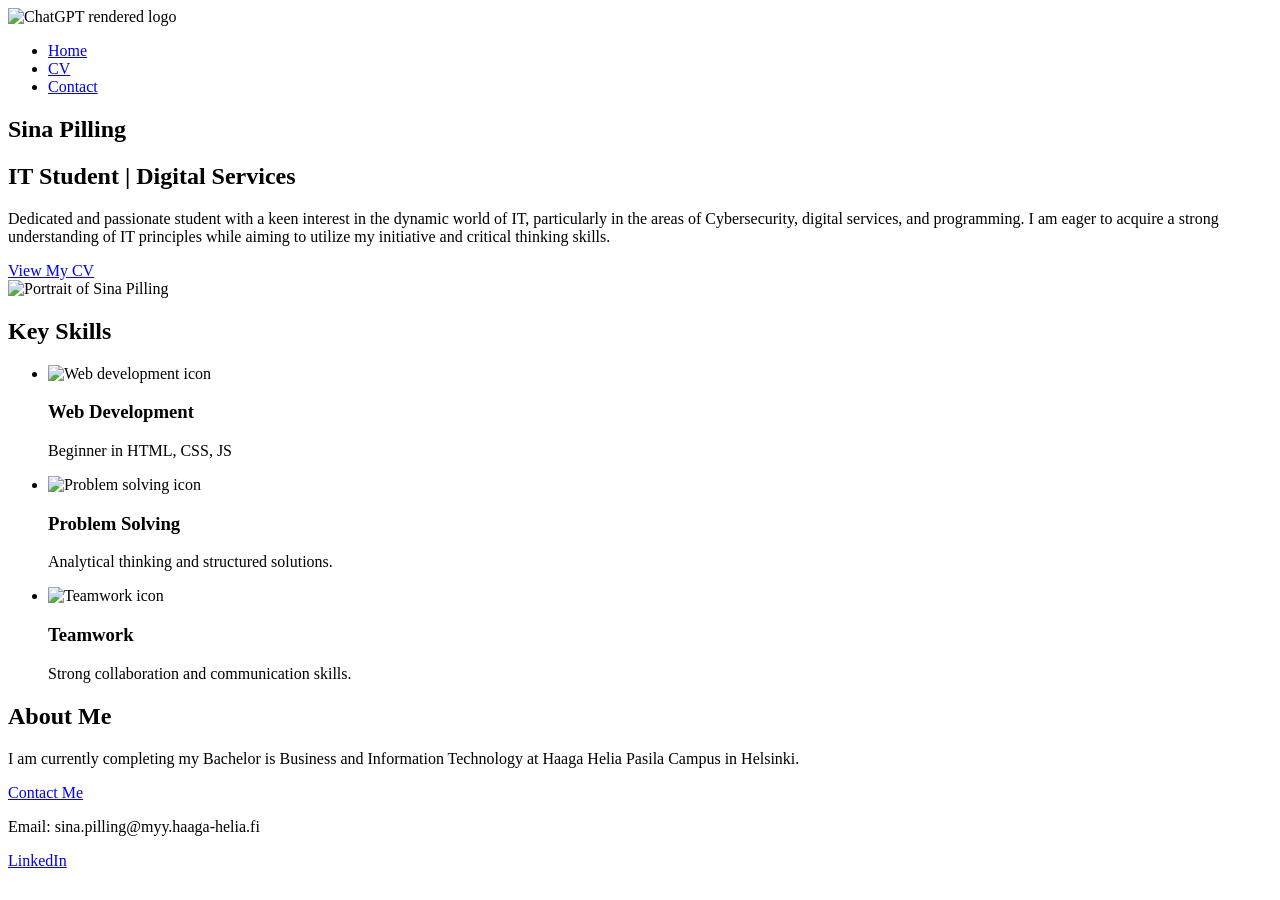
==== index.html @ 250bfa5e "Add files via upload" ====
<!DOCTYPE html>
<html lang="en">

<head>
    <meta charset="UTF-8">
    <meta name="viewport" content="width=device-width, initial-scale=1.0">

    <title>Sina Pilling | Digital CV</title>

    <link rel="stylesheet" href="style.css">

</head>

<body>

    <header>

        <nav class="navbar">

        <img src="images/logo.jpg" alt="ChatGPT rendered logo" width="90" height="90">

        <ul class="nav-links">
            <li><a href="index.html">Home</a></li>
            <li><a href="curriculum.html">CV</a></li>
            <li><a href="contact.html">Contact</a></li>
        </ul>

        </nav>

    </header>

    <main>


    <section class="hero">

    <div class="hero-text">

        <h1>Sina Pilling</h1>
        <h2>IT Student | Digital Services</h2>

        <p> Dedicated and passionate student with a keen interest in the dynamic world of IT, 
        particularly in the areas of Cybersecurity, digital services, and programming. 
        I am eager to acquire a strong understanding of IT principles while aiming to utilize 
        my initiative and critical thinking skills. </p>

    <a href="curriculum.html" class="button">View My CV</a>

    </div>

<div class="hero-image">

<img src="images/profile.jpg" alt="Portrait of Sina Pilling">

</div>

</section>


<section class="skills">

<h2>Key Skills</h2>

    <ul class="skills-list">

        <li>

        <img src="images/computer.jpeg" alt="Web development icon">

            <h3>Web Development</h3>

            <p> Beginner in HTML, CSS, JS </p>

        </li>

        <li>

        <img src="images/thinking.png" alt="Problem solving icon">

            <h3>Problem Solving</h3>

            <p> Analytical thinking and structured solutions. </p>

        </li>

    <li>

        <img src="images/team.webp" alt="Teamwork icon">

        <h3>Teamwork</h3>

        <p> Strong collaboration and communication skills. </p>

    </li>

    </ul>

    </section>


    <section class="about">

        <h2>About Me</h2>

        <p>
        I am currently completing my Bachelor is Business and Information Technology
        at Haaga Helia Pasila Campus in Helsinki.
        </p>

        <a href="contact.html" class="button">Contact Me</a>

    </section>


    </main>


    <footer>

        <p>Email: sina.pilling@myy.haaga-helia.fi</p>

        <p>
        <a href="https://www.linkedin.com/in/sina-pilling-0b8995253"> LinkedIn </a>
        </p>

    </footer>


</body>
</html>
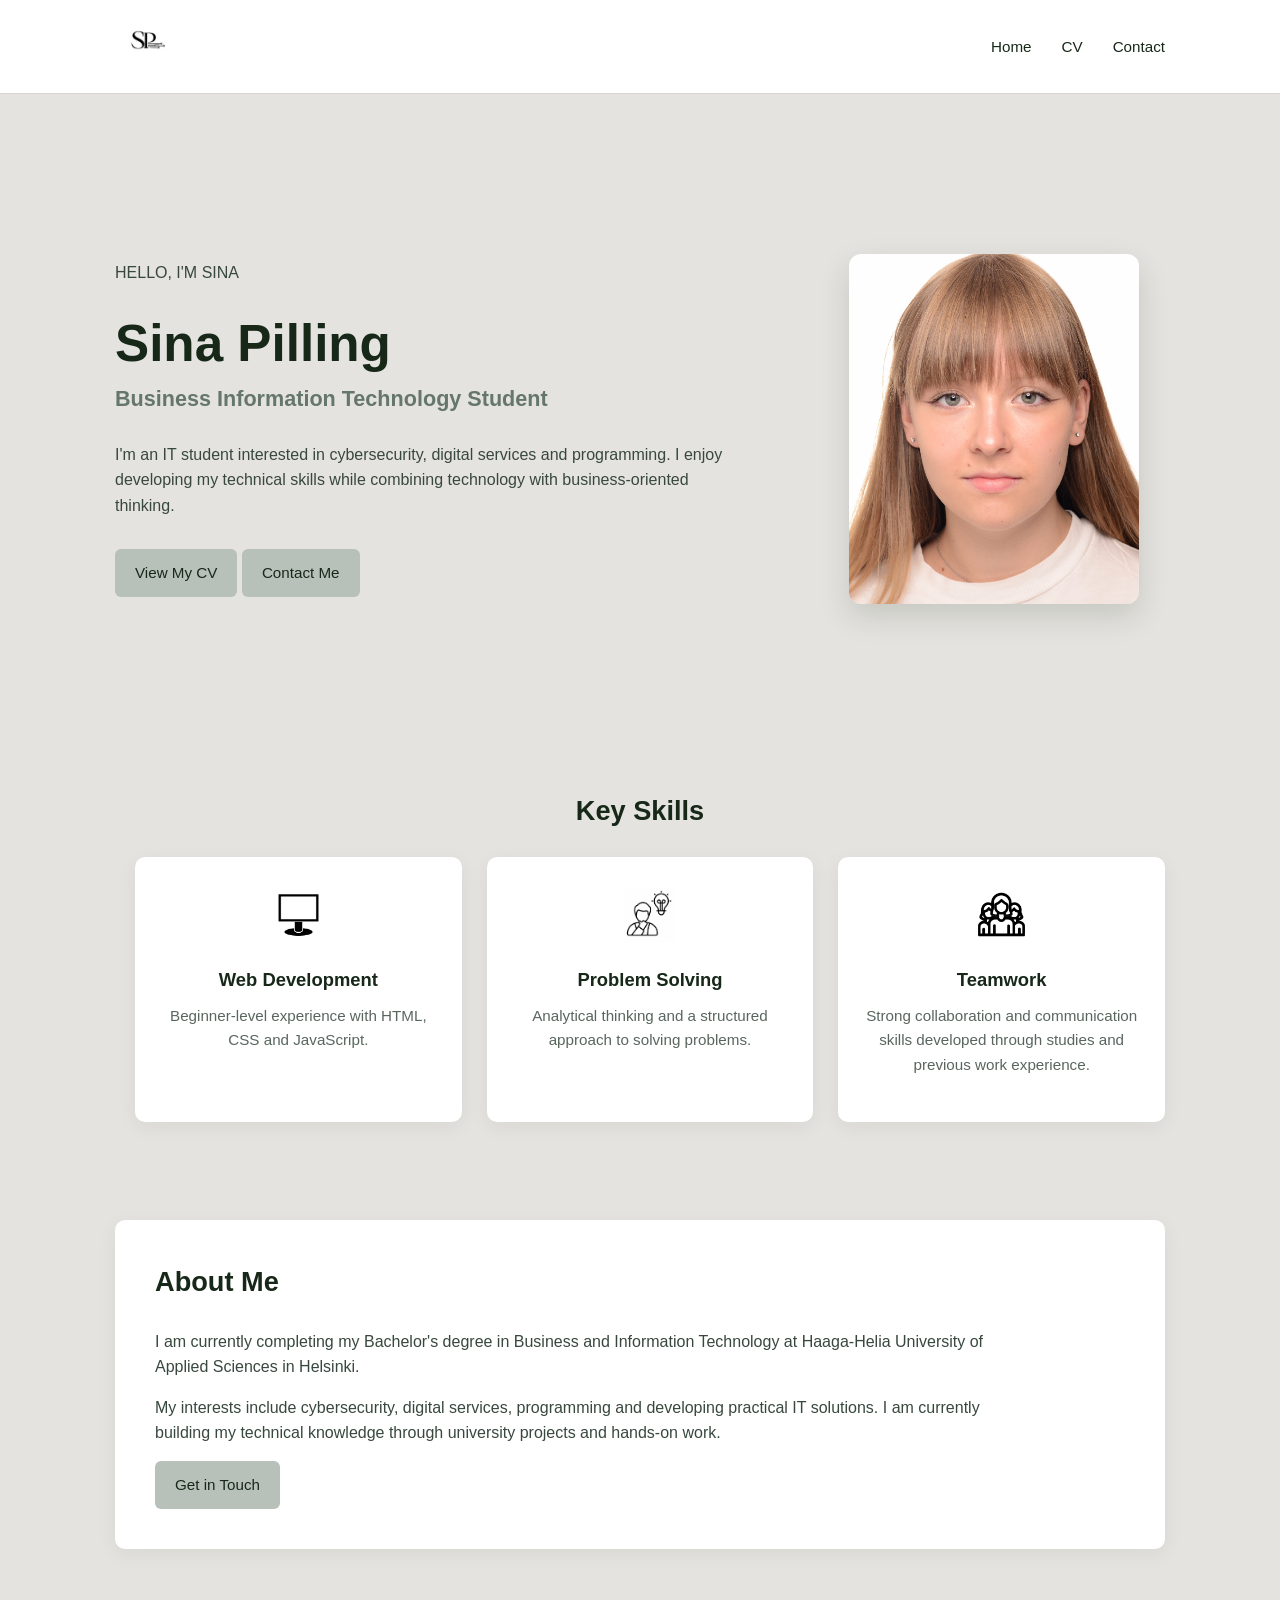
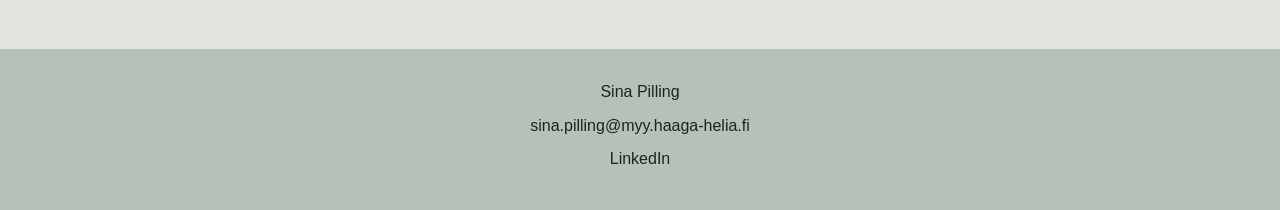
==== commit 2f3a9751: "Update index.html" ====
--- a/index.html
+++ b/index.html
@@ -5,10 +5,9 @@
     <meta charset="UTF-8">
     <meta name="viewport" content="width=device-width, initial-scale=1.0">
 
-    <title>Sina Pilling | Digital CV</title>
+    <title>Sina Pilling | IT Student</title>
 
     <link rel="stylesheet" href="style.css">
-
 </head>
 
 <body>
@@ -17,114 +16,148 @@
 
         <nav class="navbar">
 
-        <img src="images/logo.jpg" alt="ChatGPT rendered logo" width="90" height="90">
+            <a href="index.html">
+                <img src="images/logo.jpg" alt="Sina Pilling logo">
+            </a>
 
-        <ul class="nav-links">
-            <li><a href="index.html">Home</a></li>
-            <li><a href="curriculum.html">CV</a></li>
-            <li><a href="contact.html">Contact</a></li>
-        </ul>
+            <ul class="nav-links">
+                <li><a href="index.html">Home</a></li>
+                <li><a href="curriculum.html">CV</a></li>
+                <li><a href="contact.html">Contact</a></li>
+            </ul>
 
         </nav>
 
     </header>
 
+
     <main>
 
+        <section class="hero">
 
-    <section class="hero">
+            <div class="hero-text">
 
-    <div class="hero-text">
+                <p>HELLO, I'M SINA</p>
 
-        <h1>Sina Pilling</h1>
-        <h2>IT Student | Digital Services</h2>
+                <h1>Sina Pilling</h1>
 
-        <p> Dedicated and passionate student with a keen interest in the dynamic world of IT, 
-        particularly in the areas of Cybersecurity, digital services, and programming. 
-        I am eager to acquire a strong understanding of IT principles while aiming to utilize 
-        my initiative and critical thinking skills. </p>
+                <h2>Business Information Technology Student</h2>
 
-    <a href="curriculum.html" class="button">View My CV</a>
+                <p>
+                    I'm an IT student interested in cybersecurity, digital services
+                    and programming. I enjoy developing my technical skills while
+                    combining technology with business-oriented thinking.
+                </p>
 
-    </div>
+                <a href="curriculum.html" class="button">View My CV</a>
 
-<div class="hero-image">
+                <a href="contact.html" class="button">Contact Me</a>
 
-<img src="images/profile.jpg" alt="Portrait of Sina Pilling">
-
-</div>
-
-</section>
+            </div>
 
 
-<section class="skills">
+            <div class="hero-image">
 
-<h2>Key Skills</h2>
+                <img src="images/profile.jpg" alt="Portrait of Sina Pilling">
 
-    <ul class="skills-list">
+            </div>
 
-        <li>
-
-        <img src="images/computer.jpeg" alt="Web development icon">
-
-            <h3>Web Development</h3>
-
-            <p> Beginner in HTML, CSS, JS </p>
-
-        </li>
-
-        <li>
-
-        <img src="images/thinking.png" alt="Problem solving icon">
-
-            <h3>Problem Solving</h3>
-
-            <p> Analytical thinking and structured solutions. </p>
-
-        </li>
-
-    <li>
-
-        <img src="images/team.webp" alt="Teamwork icon">
-
-        <h3>Teamwork</h3>
-
-        <p> Strong collaboration and communication skills. </p>
-
-    </li>
-
-    </ul>
-
-    </section>
+        </section>
 
 
-    <section class="about">
+        <section class="skills">
 
-        <h2>About Me</h2>
+            <h2>Key Skills</h2>
 
-        <p>
-        I am currently completing my Bachelor is Business and Information Technology
-        at Haaga Helia Pasila Campus in Helsinki.
-        </p>
+            <ul class="skills-list">
 
-        <a href="contact.html" class="button">Contact Me</a>
+                <li>
 
-    </section>
+                    <img src="images/computer.jpeg" alt="Computer icon">
 
+                    <h3>Web Development</h3>
+
+                    <p>
+                        Beginner-level experience with HTML, CSS and JavaScript.
+                    </p>
+
+                </li>
+
+
+                <li>
+
+                    <img src="images/thinking.png" alt="Problem solving icon">
+
+                    <h3>Problem Solving</h3>
+
+                    <p>
+                        Analytical thinking and a structured approach to solving problems.
+                    </p>
+
+                </li>
+
+
+                <li>
+
+                    <img src="images/team.webp" alt="Teamwork icon">
+
+                    <h3>Teamwork</h3>
+
+                    <p>
+                        Strong collaboration and communication skills developed
+                        through studies and previous work experience.
+                    </p>
+
+                </li>
+
+            </ul>
+
+        </section>
+
+
+        <section class="about">
+
+            <h2>About Me</h2>
+
+            <p>
+                I am currently completing my Bachelor's degree in Business and
+                Information Technology at Haaga-Helia University of Applied Sciences
+                in Helsinki.
+            </p>
+
+            <p>
+                My interests include cybersecurity, digital services, programming
+                and developing practical IT solutions. I am currently building my
+                technical knowledge through university projects and hands-on work.
+            </p>
+
+            <a href="contact.html" class="button">Get in Touch</a>
+
+        </section>
 
     </main>
 
 
     <footer>
 
-        <p>Email: sina.pilling@myy.haaga-helia.fi</p>
+        <p>Sina Pilling</p>
 
         <p>
-        <a href="https://www.linkedin.com/in/sina-pilling-0b8995253"> LinkedIn </a>
+            <a href="mailto:sina.pilling@myy.haaga-helia.fi">
+                sina.pilling@myy.haaga-helia.fi
+            </a>
+        </p>
+
+        <p>
+            <a href="https://www.linkedin.com/in/sina-pilling-0b8995253"
+               target="_blank"
+               rel="noopener noreferrer">
+                LinkedIn
+            </a>
         </p>
 
     </footer>
 
+</body>
 
-</body>
-</html>+</html>
--- a/style.css
+++ b/style.css
@@ -0,0 +1,630 @@
+/* =========================
+   GENERAL STYLES
+   ========================= */
+
+* {
+    box-sizing: border-box;
+    margin: 0;
+    padding: 0;
+}
+
+html {
+    scroll-behavior: smooth;
+}
+
+body {
+    font-family: Arial, Helvetica, sans-serif;
+    background-color: #e5e3df;
+    color: #172819;
+    line-height: 1.6;
+}
+
+/* =========================
+   HEADER & NAVIGATION
+   ========================= */
+
+header {
+    background-color: #ffffff;
+    border-bottom: 1px solid #d6d4d0;
+    position: sticky;
+    top: 0;
+    z-index: 1000;
+}
+
+.navbar {
+    max-width: 1100px;
+    margin: 0 auto;
+    min-height: 80px;
+    padding: 10px 25px;
+
+    display: flex;
+    align-items: center;
+    justify-content: space-between;
+}
+
+.navbar img {
+    width: 65px;
+    height: 65px;
+    object-fit: contain;
+}
+
+.nav-links {
+    list-style: none;
+
+    display: flex;
+    gap: 30px;
+}
+
+.nav-links a {
+    position: relative;
+
+    text-decoration: none;
+    color: #172819;
+    font-size: 0.95rem;
+
+    padding: 8px 0;
+
+    transition: color 0.3s ease;
+}
+
+.nav-links a::after {
+    content: "";
+
+    position: absolute;
+    left: 0;
+    bottom: 0;
+
+    width: 0;
+    height: 2px;
+
+    background-color: #917954;
+
+    transition: width 0.3s ease;
+}
+
+.nav-links a:hover {
+    color: #917954;
+}
+
+.nav-links a:hover::after {
+    width: 100%;
+}
+
+/* =========================
+   MAIN CONTENT
+   ========================= */
+
+main {
+    max-width: 1100px;
+    margin: 0 auto;
+    padding: 70px 25px;
+}
+
+/* =========================
+   HEADINGS
+   ========================= */
+
+h1 {
+    font-size: clamp(2rem, 5vw, 3.2rem);
+    line-height: 1.1;
+    margin-bottom: 15px;
+}
+
+h2 {
+    font-size: 1.7rem;
+    margin-bottom: 25px;
+}
+
+h3 {
+    font-size: 1.15rem;
+    margin-bottom: 10px;
+}
+
+p {
+    margin-bottom: 15px;
+}
+
+/* =========================
+   BUTTONS
+   ========================= */
+
+.button,
+button {
+    display: inline-block;
+
+    background-color: #b7c0b9;
+    color: #172819;
+
+    border: none;
+    border-radius: 6px;
+
+    padding: 12px 20px;
+
+    font-size: 0.95rem;
+    text-decoration: none;
+    cursor: pointer;
+
+    transition:
+        background-color 0.3s ease,
+        transform 0.3s ease,
+        box-shadow 0.3s ease;
+}
+
+.button:hover,
+button:hover {
+    background-color: #a5b0a8;
+    transform: translateY(-2px);
+    box-shadow: 0 5px 12px rgba(23, 40, 25, 0.12);
+}
+
+/* =========================
+   HOME PAGE - HERO
+   ========================= */
+
+.hero {
+    min-height: 500px;
+
+    display: grid;
+    grid-template-columns: 1.3fr 0.7fr;
+    align-items: center;
+    gap: 70px;
+
+    padding: 30px 0 70px;
+}
+
+.hero-text h1 {
+    margin-bottom: 10px;
+}
+
+.hero-text h2 {
+    color: #65766d;
+    font-size: 1.35rem;
+    font-weight: 600;
+    margin-bottom: 25px;
+}
+
+.hero-text p {
+    max-width: 650px;
+    color: #38483e;
+    margin-bottom: 30px;
+}
+
+.hero-image {
+    display: flex;
+    justify-content: center;
+}
+
+.hero-image img {
+    width: 290px;
+    height: 350px;
+
+    object-fit: cover;
+
+    border-radius: 12px;
+
+    box-shadow: 0 12px 30px rgba(23, 40, 25, 0.15);
+}
+
+/* =========================
+   SKILLS
+   ========================= */
+
+.skills {
+    padding: 50px 0;
+}
+
+.skills > h2 {
+    text-align: center;
+}
+
+.skills-list {
+    list-style: none;
+
+    display: grid;
+    grid-template-columns: repeat(3, 1fr);
+    gap: 25px;
+}
+
+.skills-list li {
+    background-color: #ffffff;
+
+    min-height: 230px;
+
+    padding: 30px 25px;
+
+    border-radius: 10px;
+
+    text-align: center;
+
+    box-shadow: 0 5px 20px rgba(23, 40, 25, 0.06);
+
+    transition:
+        transform 0.3s ease,
+        box-shadow 0.3s ease;
+}
+
+.skills-list li:hover {
+    transform: translateY(-6px);
+    box-shadow: 0 12px 25px rgba(23, 40, 25, 0.12);
+}
+
+.skills-list img {
+    width: 55px;
+    height: 55px;
+
+    object-fit: contain;
+
+    margin-bottom: 15px;
+}
+
+.skills-list h3 {
+    margin-bottom: 10px;
+}
+
+.skills-list p {
+    color: #59665e;
+    font-size: 0.95rem;
+}
+
+/* =========================
+   ABOUT SECTION
+   ========================= */
+
+.about {
+    background-color: #ffffff;
+
+    padding: 40px;
+
+    border-radius: 10px;
+
+    margin-top: 30px;
+
+    box-shadow: 0 5px 20px rgba(23, 40, 25, 0.06);
+}
+
+.about p {
+    max-width: 850px;
+    color: #38483e;
+}
+
+/* =========================
+   CV PAGE
+   ========================= */
+
+.cv-header {
+    margin-bottom: 45px;
+}
+
+.cv-header p {
+    max-width: 700px;
+    color: #4c5a51;
+}
+
+.grad-image {
+    float: right;
+
+    margin-left: 50px;
+    margin-bottom: 30px;
+}
+
+.grad-image img {
+    width: 230px;
+    height: 300px;
+
+    object-fit: cover;
+
+    border-radius: 10px;
+
+    box-shadow: 0 10px 25px rgba(23, 40, 25, 0.12);
+}
+
+/* Education */
+
+.education {
+    clear: both;
+    margin-bottom: 55px;
+}
+
+.education table {
+    width: 100%;
+    border-collapse: collapse;
+
+    background-color: #ffffff;
+
+    border-radius: 10px;
+    overflow: hidden;
+
+    box-shadow: 0 5px 20px rgba(23, 40, 25, 0.06);
+}
+
+.education th {
+    background-color: #b7c0b9;
+
+    text-align: left;
+
+    padding: 17px;
+}
+
+.education td {
+    padding: 17px;
+
+    border-bottom: 1px solid #e0dfdc;
+}
+
+.education tr:last-child td {
+    border-bottom: none;
+}
+
+.education tr:hover {
+    background-color: #f6f5f3;
+}
+
+/* Experience */
+
+.experience {
+    margin-bottom: 50px;
+}
+
+.experience article {
+    background-color: #ffffff;
+
+    padding: 25px 30px;
+
+    margin-bottom: 20px;
+
+    border-left: 4px solid #917954;
+    border-radius: 0 8px 8px 0;
+
+    box-shadow: 0 4px 15px rgba(23, 40, 25, 0.05);
+}
+
+.experience article h3 {
+    color: #172819;
+}
+
+.experience article p {
+    color: #4c5a51;
+}
+
+.experience article ul {
+    padding-left: 20px;
+}
+
+/* CV skills */
+
+.skills ul,
+.languages ul {
+    padding-left: 20px;
+}
+
+.skills,
+.languages {
+    margin-bottom: 40px;
+}
+
+.skills li,
+.languages li {
+    margin-bottom: 8px;
+}
+
+/* Download CV */
+
+main > section:has(.button) {
+    margin-top: 35px;
+}
+
+.disclaimer {
+    color: #78827c;
+    font-size: 0.85rem;
+    font-style: italic;
+    margin-top: 15px;
+}
+
+/* =========================
+   CONTACT PAGE
+   ========================= */
+
+main > section:first-child {
+    margin-bottom: 40px;
+}
+
+form {
+    max-width: 750px;
+
+    background-color: #ffffff;
+
+    padding: 35px;
+
+    border-radius: 10px;
+
+    box-shadow: 0 5px 20px rgba(23, 40, 25, 0.06);
+
+    display: grid;
+    grid-template-columns: 1fr 1fr;
+    gap: 10px 20px;
+}
+
+form label {
+    font-weight: 600;
+    margin-top: 10px;
+}
+
+form input,
+form textarea {
+    width: 100%;
+
+    border: 1px solid #c8cbc8;
+    border-radius: 5px;
+
+    padding: 12px;
+
+    font-family: inherit;
+    font-size: 1rem;
+
+    background-color: #fafafa;
+
+    transition:
+        border-color 0.3s ease,
+        box-shadow 0.3s ease;
+}
+
+form input:focus,
+form textarea:focus {
+    outline: none;
+
+    border-color: #917954;
+
+    box-shadow: 0 0 0 3px rgba(145, 121, 84, 0.12);
+}
+
+form textarea {
+    min-height: 160px;
+    resize: vertical;
+
+    grid-column: 1 / -1;
+}
+
+form button {
+    justify-self: start;
+    margin-top: 10px;
+}
+
+/* =========================
+   FOOTER
+   ========================= */
+
+footer {
+    background-color: #b7c0b9;
+
+    text-align: center;
+
+    padding: 30px 20px;
+
+    margin-top: 30px;
+}
+
+footer p {
+    margin-bottom: 8px;
+}
+
+footer a {
+    color: #172819;
+    text-decoration: none;
+}
+
+footer a:hover {
+    text-decoration: underline;
+}
+
+/* =========================
+   RESPONSIVE DESIGN
+   ========================= */
+
+@media (max-width: 800px) {
+
+    .navbar {
+        padding: 10px 20px;
+    }
+
+    .nav-links {
+        gap: 18px;
+    }
+
+    main {
+        padding: 50px 20px;
+    }
+
+    .hero {
+        grid-template-columns: 1fr;
+        text-align: center;
+        gap: 35px;
+    }
+
+    .hero-text p {
+        margin-left: auto;
+        margin-right: auto;
+    }
+
+    .hero-image {
+        order: -1;
+    }
+
+    .hero-image img {
+        width: 220px;
+        height: 270px;
+    }
+
+    .skills-list {
+        grid-template-columns: 1fr;
+    }
+
+    .grad-image {
+        float: none;
+        margin: 0 0 30px;
+        text-align: center;
+    }
+
+    .grad-image img {
+        width: 200px;
+        height: 260px;
+    }
+
+    .education {
+        overflow-x: auto;
+    }
+
+    .education table {
+        min-width: 650px;
+    }
+
+    form {
+        grid-template-columns: 1fr;
+    }
+
+    form textarea {
+        grid-column: auto;
+    }
+}
+
+@media (max-width: 500px) {
+
+    .navbar {
+        flex-direction: column;
+        gap: 5px;
+        padding-bottom: 15px;
+    }
+
+    .navbar img {
+        width: 55px;
+        height: 55px;
+    }
+
+    .nav-links {
+        gap: 20px;
+    }
+
+    main {
+        padding: 40px 15px;
+    }
+
+    .hero {
+        padding-top: 20px;
+    }
+
+    .hero-image img {
+        width: 190px;
+        height: 235px;
+    }
+
+    .about {
+        padding: 25px;
+    }
+
+    .experience article {
+        padding: 20px;
+    }
+
+    form {
+        padding: 25px 20px;
+    }
+}
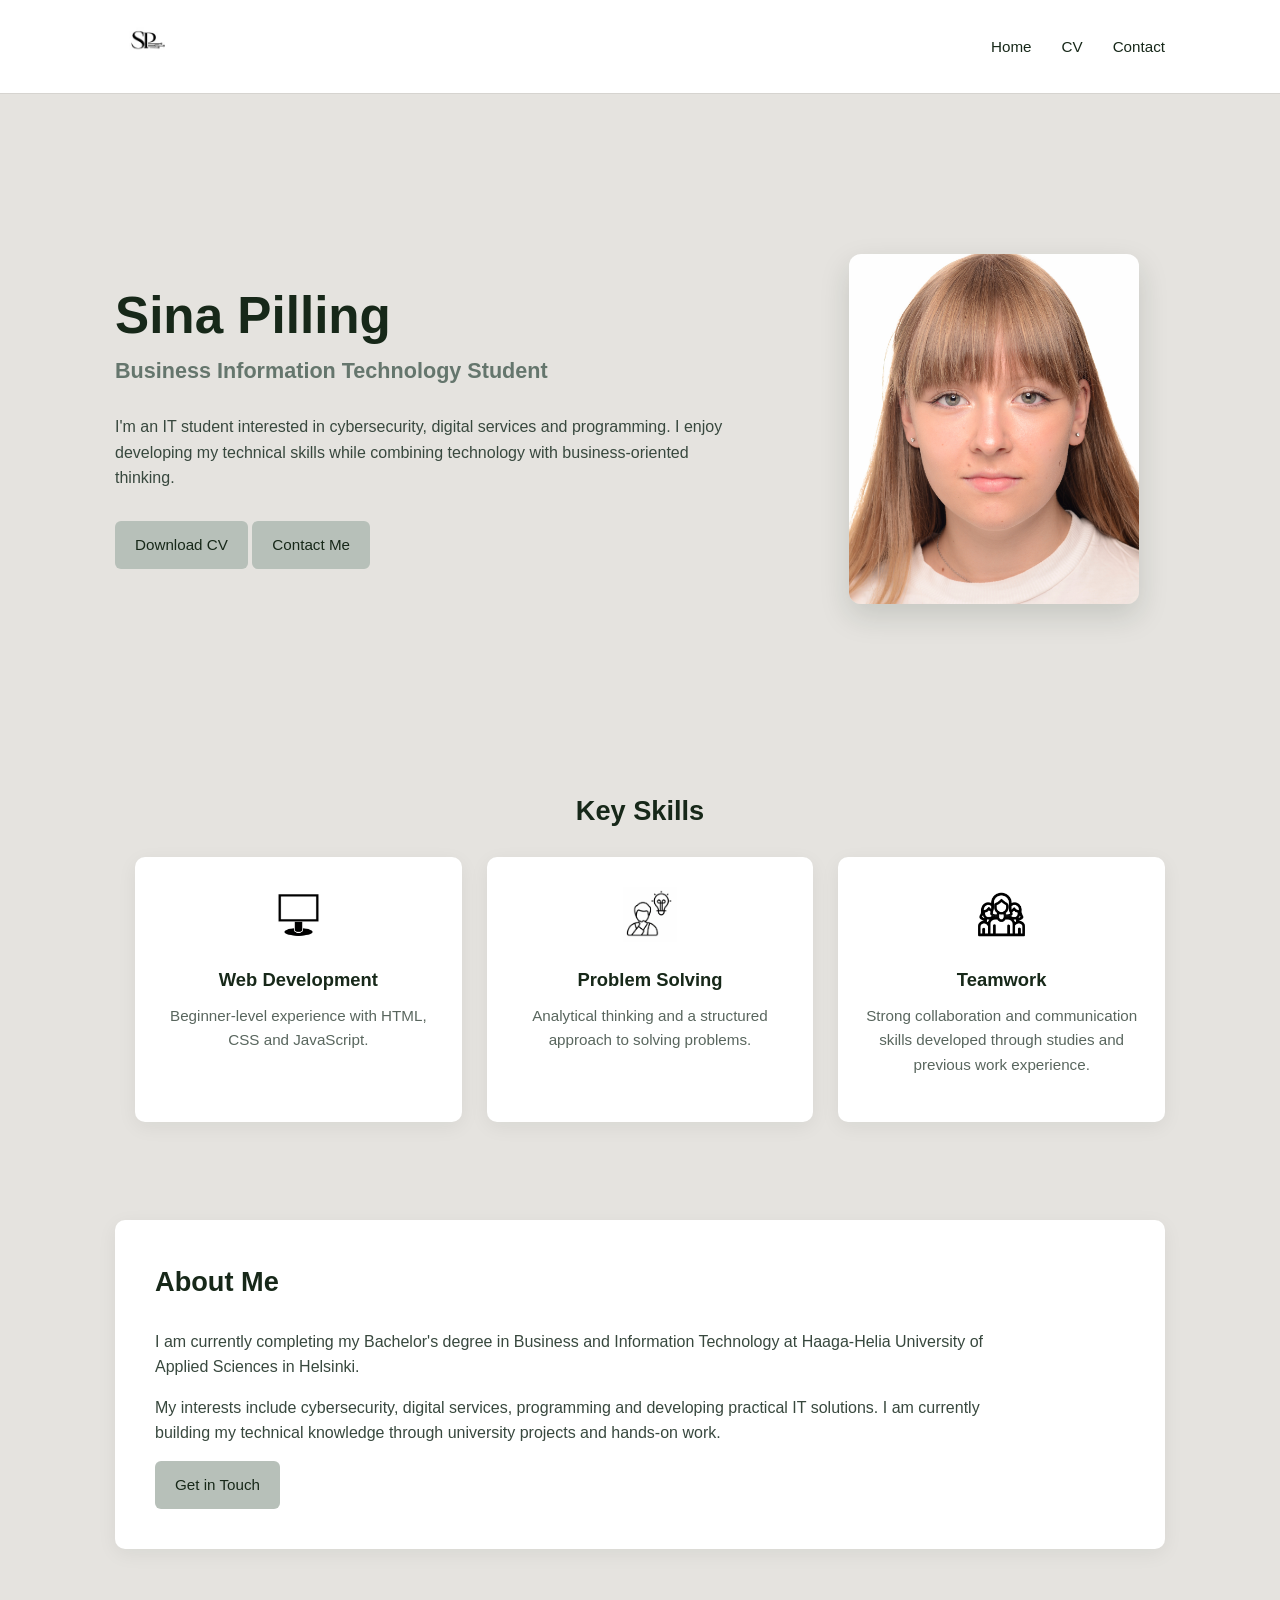
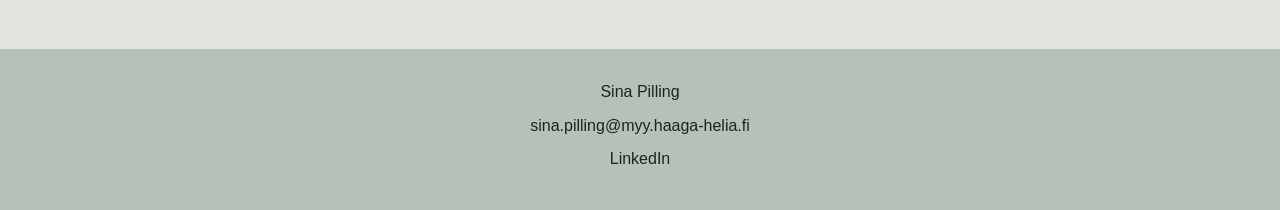
==== commit feadb4a2: "Update index.html" ====
--- a/index.html
+++ b/index.html
@@ -37,8 +37,6 @@
 
             <div class="hero-text">
 
-                <p>HELLO, I'M SINA</p>
-
                 <h1>Sina Pilling</h1>
 
                 <h2>Business Information Technology Student</h2>
@@ -49,7 +47,9 @@
                     combining technology with business-oriented thinking.
                 </p>
 
-                <a href="curriculum.html" class="button">View My CV</a>
+                <a class="button" href="Pilling_Sina_CV.pdf" download>
+                Download CV
+                </a>
 
                 <a href="contact.html" class="button">Contact Me</a>
 
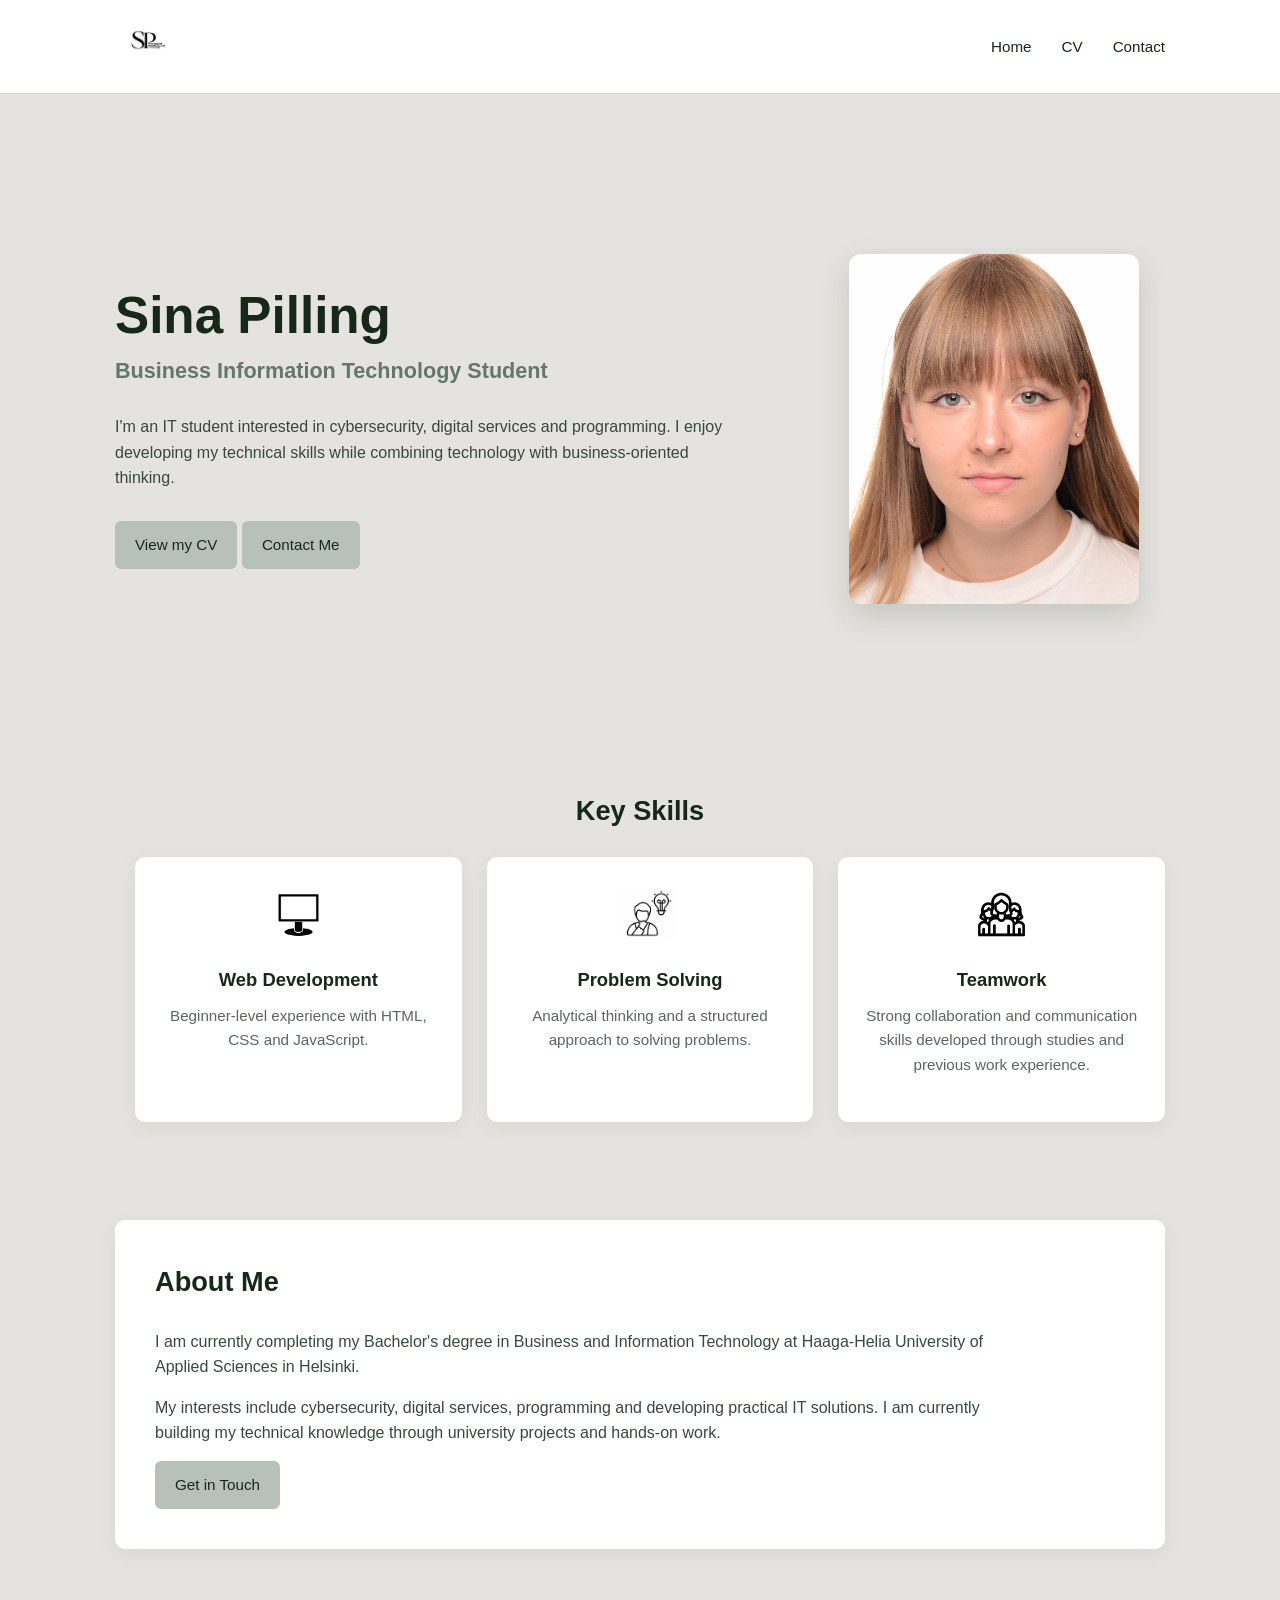
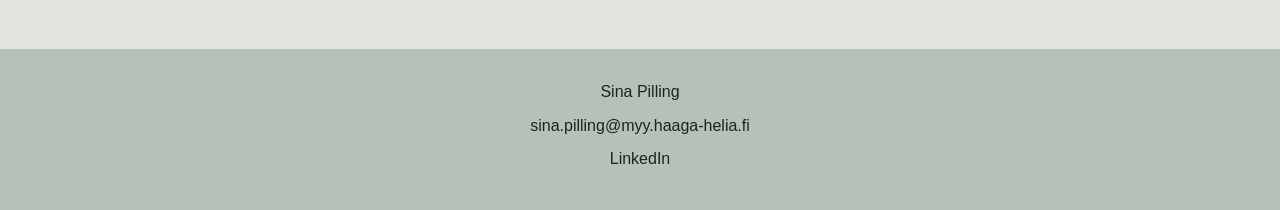
==== commit 7b26ea70: "Update index.html" ====
--- a/index.html
+++ b/index.html
@@ -47,9 +47,7 @@
                     combining technology with business-oriented thinking.
                 </p>
 
-                <a class="button" href="Pilling_Sina_CV.pdf" download>
-                Download CV
-                </a>
+                <a href="curriculum.html" class="button">View my CV</a>
 
                 <a href="contact.html" class="button">Contact Me</a>
 
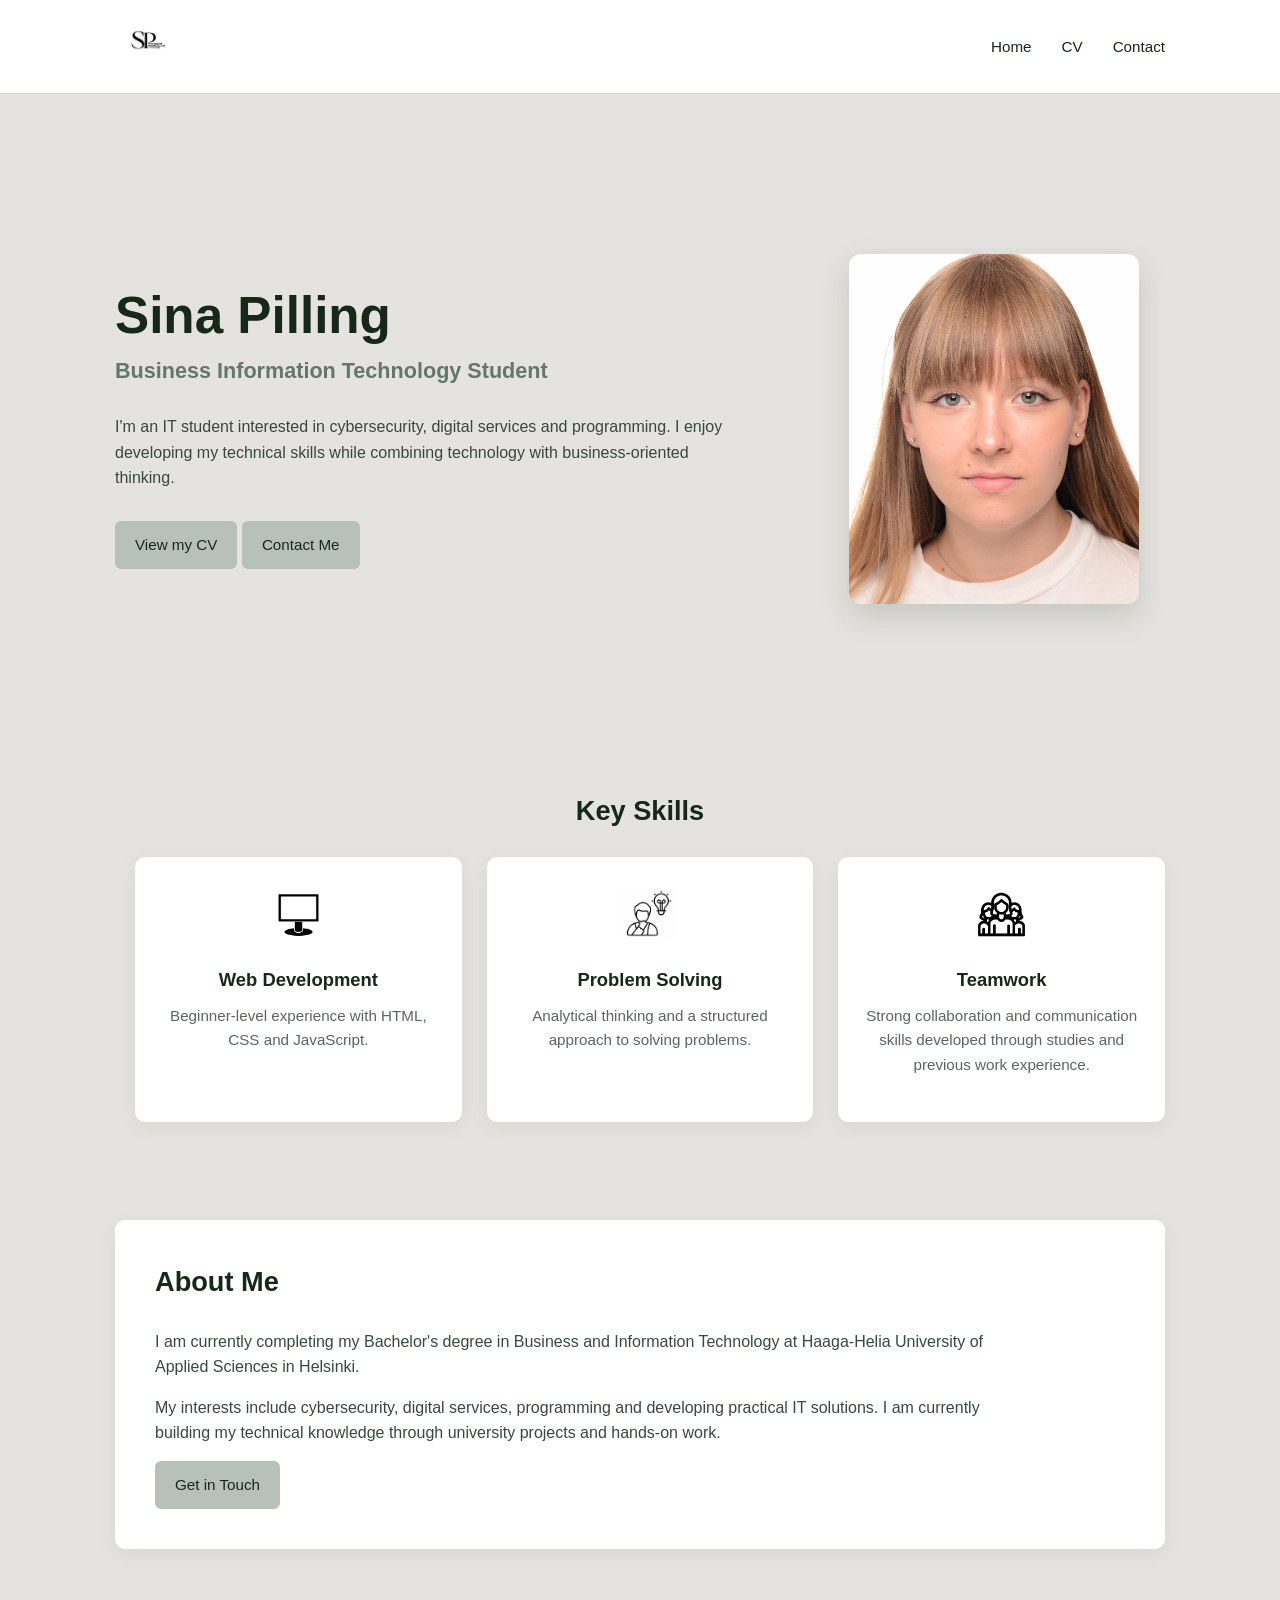
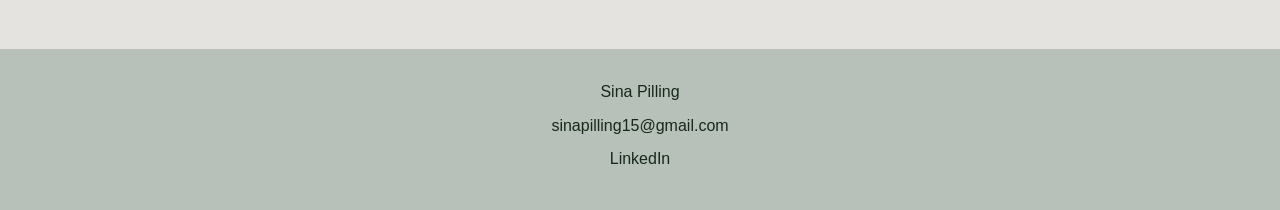
==== commit 1c719482: "Update index.html" ====
--- a/index.html
+++ b/index.html
@@ -141,8 +141,8 @@
         <p>Sina Pilling</p>
 
         <p>
-            <a href="mailto:sina.pilling@myy.haaga-helia.fi">
-                sina.pilling@myy.haaga-helia.fi
+            <a href="mailto:sinapilling15@gmail.com">
+                sinapilling15@gmail.com
             </a>
         </p>
 
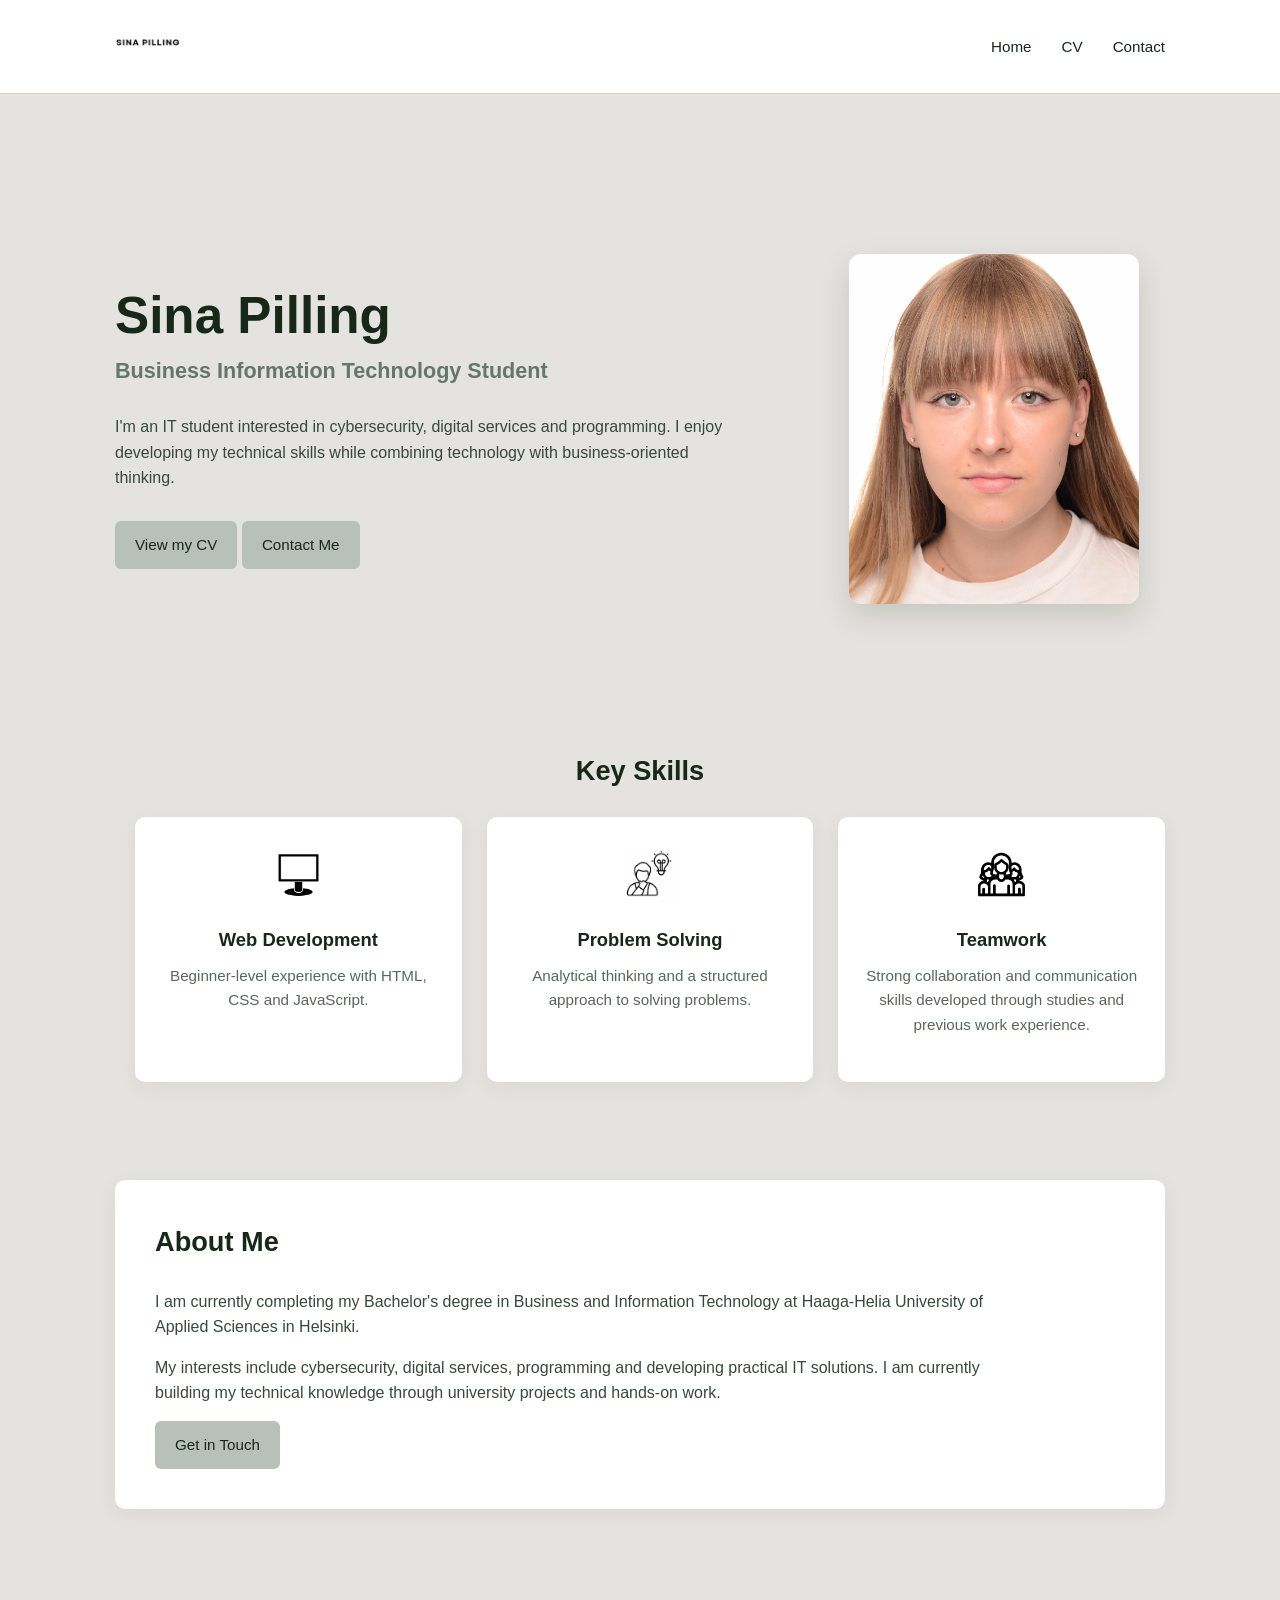
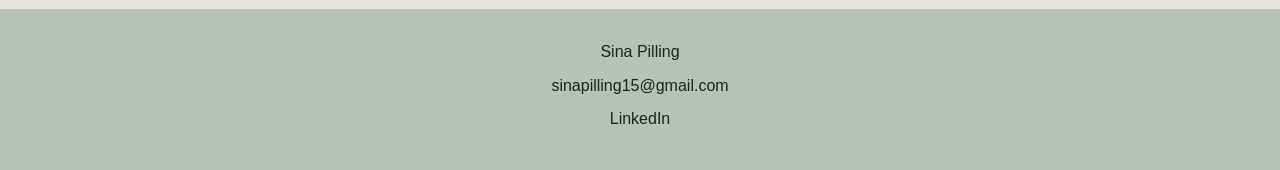
==== commit fb8f5816: "Update index.html" ====
--- a/index.html
+++ b/index.html
@@ -17,7 +17,7 @@
         <nav class="navbar">
 
             <a href="index.html">
-                <img src="images/logo.jpg" alt="Sina Pilling logo">
+                <img src="images/logo.png" alt="Sina Pilling logo">
             </a>
 
             <ul class="nav-links">
--- a/style.css
+++ b/style.css
@@ -1,6 +1,4 @@
-/* =========================
-   GENERAL STYLES
-   ========================= */
+/* GENERAL STYLES */
 
 * {
     box-sizing: border-box;
@@ -19,9 +17,7 @@
     line-height: 1.6;
 }
 
-/* =========================
-   HEADER & NAVIGATION
-   ========================= */
+/* HEADER & NAVIGATION */
 
 header {
     background-color: #ffffff;
@@ -90,9 +86,7 @@
     width: 100%;
 }
 
-/* =========================
-   MAIN CONTENT
-   ========================= */
+/* MAIN CONTENT */
 
 main {
     max-width: 1100px;
@@ -100,9 +94,7 @@
     padding: 70px 25px;
 }
 
-/* =========================
-   HEADINGS
-   ========================= */
+/* HEADINGS */
 
 h1 {
     font-size: clamp(2rem, 5vw, 3.2rem);
@@ -124,9 +116,7 @@
     margin-bottom: 15px;
 }
 
-/* =========================
-   BUTTONS
-   ========================= */
+/* BUTTONS */
 
 .button,
 button {
@@ -157,9 +147,7 @@
     box-shadow: 0 5px 12px rgba(23, 40, 25, 0.12);
 }
 
-/* =========================
-   HOME PAGE - HERO
-   ========================= */
+/* HOME PAGE - HERO */
 
 .hero {
     min-height: 500px;
@@ -205,9 +193,7 @@
     box-shadow: 0 12px 30px rgba(23, 40, 25, 0.15);
 }
 
-/* =========================
-   SKILLS
-   ========================= */
+/* SKILLS */
 
 .skills {
     padding: 50px 0;
@@ -266,9 +252,7 @@
     font-size: 0.95rem;
 }
 
-/* =========================
-   ABOUT SECTION
-   ========================= */
+/* ABOUT SECTION */
 
 .about {
     background-color: #ffffff;
@@ -287,9 +271,7 @@
     color: #38483e;
 }
 
-/* =========================
-   CV PAGE
-   ========================= */
+/* CV PAGE */
 
 .cv-header {
     margin-bottom: 45px;
@@ -420,17 +402,46 @@
     margin-top: 15px;
 }
 
-/* =========================
-   CONTACT PAGE
-   ========================= */
-
-main > section:first-child {
-    margin-bottom: 40px;
-}
-
-form {
-    max-width: 750px;
-
+/* CONTACT PAGE */
+
+.contact-intro {
+    max-width: 700px;
+    margin: 30px auto 55px;
+    text-align: center;
+}
+
+.section-label {
+    color: #917954;
+    font-size: 0.8rem;
+    font-weight: bold;
+    letter-spacing: 2px;
+    margin-bottom: 12px;
+}
+
+.contact-intro h1 {
+    margin-bottom: 20px;
+}
+
+.contact-intro > p:last-child {
+    color: #4c5a51;
+    font-size: 1.05rem;
+    max-width: 650px;
+    margin: 0 auto;
+}
+
+
+/* Contact cards */
+
+.contact-options {
+    max-width: 850px;
+    margin: 0 auto;
+
+    display: grid;
+    grid-template-columns: repeat(2, 1fr);
+    gap: 25px;
+}
+
+.contact-card {
     background-color: #ffffff;
 
     padding: 35px;
@@ -439,59 +450,96 @@
 
     box-shadow: 0 5px 20px rgba(23, 40, 25, 0.06);
 
-    display: grid;
-    grid-template-columns: 1fr 1fr;
-    gap: 10px 20px;
-}
-
-form label {
-    font-weight: 600;
-    margin-top: 10px;
-}
-
-form input,
-form textarea {
-    width: 100%;
-
-    border: 1px solid #c8cbc8;
-    border-radius: 5px;
-
-    padding: 12px;
-
-    font-family: inherit;
+    transition:
+        transform 0.3s ease,
+        box-shadow 0.3s ease;
+}
+
+.contact-card:hover {
+    transform: translateY(-5px);
+
+    box-shadow:
+        0 12px 25px rgba(23, 40, 25, 0.12);
+}
+
+
+/* Contact icons */
+
+.contact-icon {
+    width: 45px;
+    height: 45px;
+
+    display: flex;
+    align-items: center;
+    justify-content: center;
+
+    margin-bottom: 20px;
+
+    background-color: #b7c0b9;
+    color: #172819;
+
+    border-radius: 50%;
+
+    font-weight: bold;
     font-size: 1rem;
-
-    background-color: #fafafa;
-
-    transition:
-        border-color 0.3s ease,
-        box-shadow 0.3s ease;
-}
-
-form input:focus,
-form textarea:focus {
-    outline: none;
-
-    border-color: #917954;
-
-    box-shadow: 0 0 0 3px rgba(145, 121, 84, 0.12);
-}
-
-form textarea {
-    min-height: 160px;
-    resize: vertical;
-
-    grid-column: 1 / -1;
-}
-
-form button {
-    justify-self: start;
-    margin-top: 10px;
-}
-
-/* =========================
-   FOOTER
-   ========================= */
+}
+
+.contact-card h2 {
+    margin-bottom: 12px;
+}
+
+.contact-card p {
+    color: #59665e;
+    margin-bottom: 20px;
+}
+
+
+/* Contact links */
+
+.contact-link {
+    color: #917954;
+
+    font-weight: bold;
+
+    text-decoration: none;
+
+    transition: color 0.3s ease;
+}
+
+.contact-link:hover {
+    color: #172819;
+}
+
+
+/* CV link */
+
+.contact-cv {
+    text-align: center;
+
+    margin: 55px auto 20px;
+}
+
+.contact-cv p {
+    color: #59665e;
+    margin-bottom: 15px;
+}
+
+
+/* Contact page mobile layout */
+
+@media (max-width: 700px) {
+
+    .contact-options {
+        grid-template-columns: 1fr;
+    }
+
+    .contact-card {
+        padding: 30px;
+    }
+
+}
+
+/* FOOTER */
 
 footer {
     background-color: #b7c0b9;
@@ -516,9 +564,7 @@
     text-decoration: underline;
 }
 
-/* =========================
-   RESPONSIVE DESIGN
-   ========================= */
+/* RESPONSIVE DESIGN */
 
 @media (max-width: 800px) {
 
